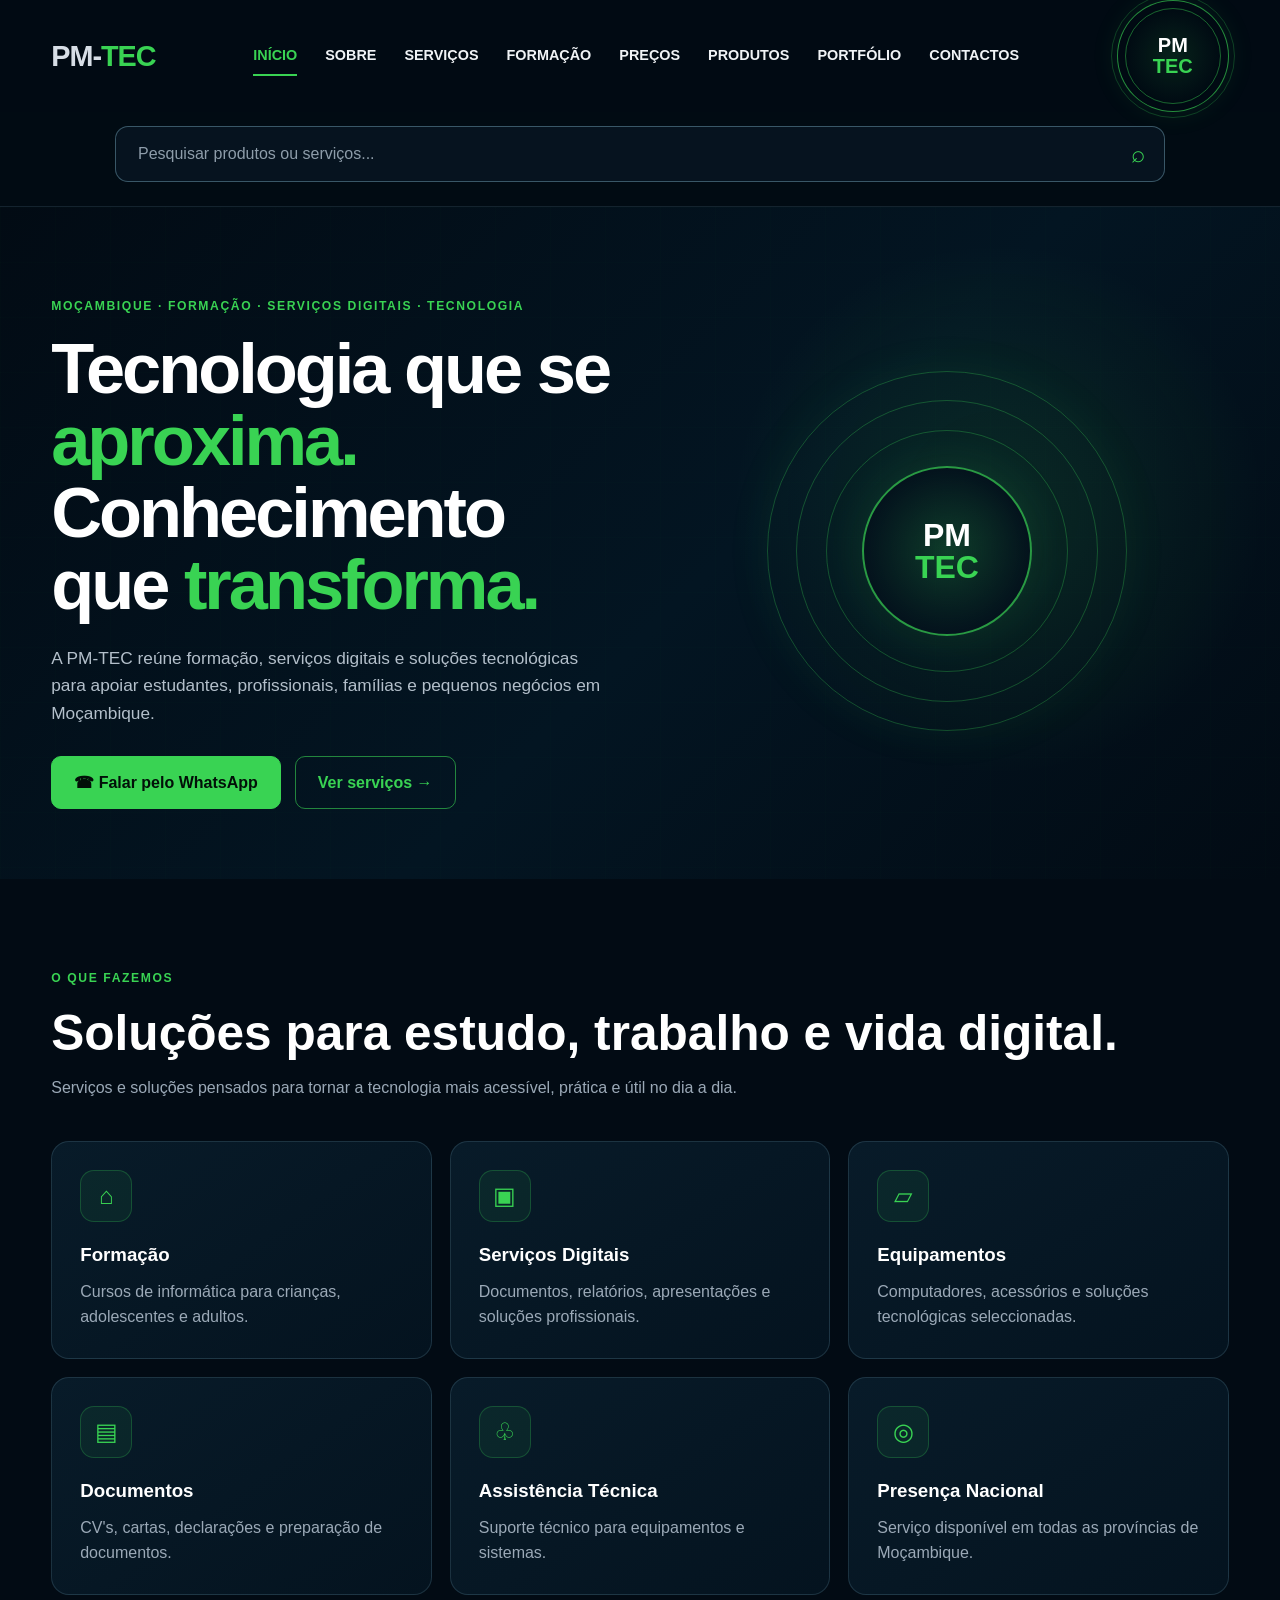
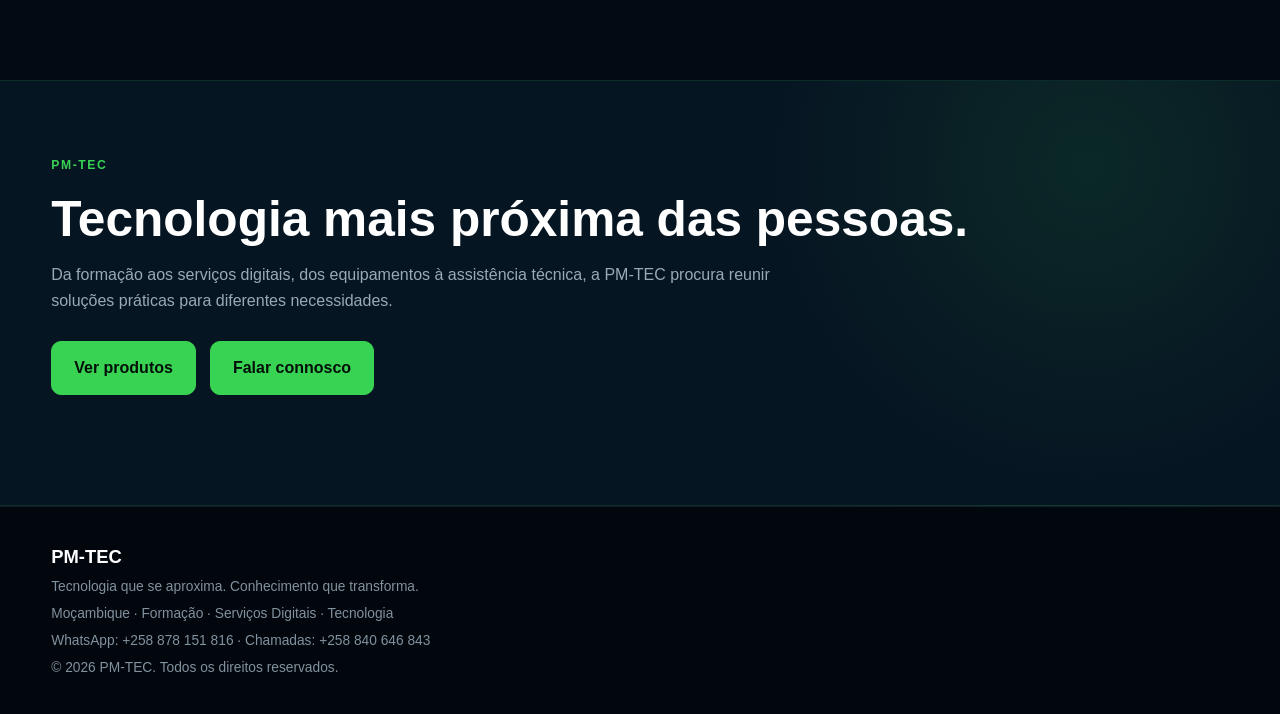
==== index.html @ a142aac9 "Add initial index.html for PM-TEC website This is the initial commit of the index.html file, which c" ====
<!DOCTYPE html>
<html lang="pt-PT">
<head>
  <meta charset="UTF-8">
  <meta name="viewport" content="width=device-width, initial-scale=1.0">

  <title>PM-TEC | Tecnologia & Serviços Digitais</title>

  <meta
    name="description"
    content="PM-TEC | Tecnologia, formação, serviços digitais, equipamentos informáticos e soluções tecnológicas em Moçambique."
  >

  <link rel="icon" href="favicon.svg">
  <link rel="stylesheet" href="style.css">
</head>

<body>

  <!-- =====================================================
       CABEÇALHO
       ===================================================== -->

  <header>

    <div class="container nav">

      <a href="index.html" class="logo">
        PM-<span>TEC</span>
      </a>

      <nav>

        <a href="index.html" class="active">INÍCIO</a>
        <a href="sobre.html">SOBRE</a>
        <a href="servicos.html">SERVIÇOS</a>
        <a href="formacao.html">FORMAÇÃO</a>
        <a href="precos.html">PREÇOS</a>
        <a href="produtos.html">PRODUTOS</a>
        <a href="portfolio.html">PORTFÓLIO</a>
        <a href="contactos.html">CONTACTOS</a>

      </nav>

      <!-- Símbolo tecnológico PM-TEC -->
      <div class="tech-logo">
        <div>
          PM<br>
          <span>TEC</span>
        </div>
      </div>

    </div>

    <!-- PESQUISA -->

    <div class="search-area">

      <div class="container">

        <div class="search-box">

          <input
            type="search"
            placeholder="Pesquisar produtos ou serviços..."
            aria-label="Pesquisar produtos ou serviços"
          >

          <span class="search-icon">⌕</span>

        </div>

      </div>

    </div>

  </header>


  <main>

    <!-- ===================================================
         HERO
         =================================================== -->

    <section class="hero">

      <div class="container hero-grid">

        <div>

          <div class="eyebrow">
            MOÇAMBIQUE · FORMAÇÃO · SERVIÇOS DIGITAIS · TECNOLOGIA
          </div>

          <h1>
            Tecnologia que se
            <span>aproxima.</span>
            Conhecimento que
            <span>transforma.</span>
          </h1>

          <p>
            A PM-TEC reúne formação, serviços digitais e soluções
            tecnológicas para apoiar estudantes, profissionais,
            famílias e pequenos negócios em Moçambique.
          </p>

          <div class="actions">

            <a
              href="https://wa.me/258878151816"
              class="btn whatsapp"
              target="_blank"
              rel="noopener noreferrer"
            >
              ☎ Falar pelo WhatsApp
            </a>

            <a href="servicos.html" class="btn">
              Ver serviços →
            </a>

          </div>

        </div>


        <!-- ELEMENTO TECNOLÓGICO -->

        <div class="hero-tech">

          <div class="tech-orbit">

            <div class="tech-core">
              <div>
                PM<br>
                <span>TEC</span>
              </div>
            </div>

          </div>

        </div>

      </div>

    </section>


    <!-- ===================================================
         ÁREAS PRINCIPAIS
         =================================================== -->

    <section class="section">

      <div class="container">

        <div class="section-title">

          <div class="eyebrow">
            O QUE FAZEMOS
          </div>

          <h2>
            Soluções para estudo, trabalho e vida digital.
          </h2>

          <p>
            Serviços e soluções pensados para tornar a tecnologia
            mais acessível, prática e útil no dia a dia.
          </p>

        </div>


        <div class="cards">

          <!-- FORMAÇÃO -->

          <article class="card">

            <div class="icon">⌂</div>

            <h3>Formação</h3>

            <p>
              Cursos de informática para crianças,
              adolescentes e adultos.
            </p>

          </article>


          <!-- SERVIÇOS DIGITAIS -->

          <article class="card">

            <div class="icon">▣</div>

            <h3>Serviços Digitais</h3>

            <p>
              Documentos, relatórios, apresentações
              e soluções profissionais.
            </p>

          </article>


          <!-- EQUIPAMENTOS -->

          <article class="card">

            <div class="icon">▱</div>

            <h3>Equipamentos</h3>

            <p>
              Computadores, acessórios e soluções
              tecnológicas seleccionadas.
            </p>

          </article>


          <!-- DOCUMENTOS -->

          <article class="card">

            <div class="icon">▤</div>

            <h3>Documentos</h3>

            <p>
              CV's, cartas, declarações e preparação
              de documentos.
            </p>

          </article>


          <!-- ASSISTÊNCIA -->

          <article class="card">

            <div class="icon">♧</div>

            <h3>Assistência Técnica</h3>

            <p>
              Suporte técnico para equipamentos
              e sistemas.
            </p>

          </article>


          <!-- PRESENÇA -->

          <article class="card">

            <div class="icon">◎</div>

            <h3>Presença Nacional</h3>

            <p>
              Serviço disponível em todas as
              províncias de Moçambique.
            </p>

          </article>

        </div>

      </div>

    </section>


    <!-- ===================================================
         DESTAQUE PM-TEC
         =================================================== -->

    <section class="highlight">

      <div class="container">

        <div class="section-title">

          <div class="eyebrow">
            PM-TEC
          </div>

          <h2>
            Tecnologia mais próxima das pessoas.
          </h2>

          <p>
            Da formação aos serviços digitais, dos equipamentos
            à assistência técnica, a PM-TEC procura reunir
            soluções práticas para diferentes necessidades.
          </p>

          <div class="actions">

            <a href="produtos.html" class="btn primary">
              Ver produtos
            </a>

            <a href="contactos.html" class="btn whatsapp">
              Falar connosco
            </a>

          </div>

        </div>

      </div>

    </section>

  </main>


  <!-- =====================================================
       RODAPÉ
       ===================================================== -->

  <footer>

    <div class="container">

      <strong>PM-TEC</strong>

      <p>
        Tecnologia que se aproxima. Conhecimento que transforma.
      </p>

      <p>
        Moçambique · Formação · Serviços Digitais · Tecnologia
      </p>

      <p>
        WhatsApp: +258 878 151 816 ·
        Chamadas: +258 840 646 843
      </p>

      <p>
        © 2026 PM-TEC. Todos os direitos reservados.
      </p>

    </div>

  </footer>


  <script src="script.js"></script>

</body>
</html>
---- style.css ----
:root{
  --bg:#020b14;
  --bg2:#061522;
  --panel:#071824;
  --panel2:#0a1d2b;
  --green:#39d353;
  --green2:#55e86d;
  --white:#f5f7fa;
  --text:#d7dee6;
  --muted:#9ba9b7;
  --border:rgba(120,170,190,.20);
  --max:1280px;
}

*{
  box-sizing:border-box;
  margin:0;
  padding:0;
}

html{
  scroll-behavior:smooth;
}

body{
  font-family:Inter,Arial,Helvetica,sans-serif;
  background:var(--bg);
  color:var(--text);
  line-height:1.6;
  overflow-x:hidden;
}

a{
  color:inherit;
  text-decoration:none;
}

button,
input{
  font:inherit;
}

.container{
  width:min(var(--max),92%);
  margin:auto;
}

/* HEADER */

header{
  position:sticky;
  top:0;
  z-index:1000;
  background:rgba(2,11,20,.94);
  backdrop-filter:blur(16px);
  border-bottom:1px solid rgba(120,170,190,.16);
}

.nav{
  min-height:82px;
  display:flex;
  align-items:center;
  gap:30px;
}

.logo{
  font-size:1.8rem;
  font-weight:900;
  letter-spacing:-1px;
  white-space:nowrap;
}

.logo span{
  color:var(--green);
}

nav{
  flex:1;
  display:flex;
  justify-content:center;
  align-items:center;
  gap:4px;
}

nav a{
  position:relative;
  padding:10px 12px;
  color:#f0f3f6;
  font-size:.9rem;
  font-weight:650;
  transition:.25s;
}

nav a:hover,
nav a.active{
  color:var(--green);
}

nav a.active::after{
  content:"";
  position:absolute;
  left:12px;
  right:12px;
  bottom:2px;
  height:2px;
  background:var(--green);
}

/* PM-TEC SYMBOL */

.tech-logo{
  width:112px;
  height:112px;
  flex:none;
  position:relative;
  display:grid;
  place-items:center;
  border:1px solid rgba(57,211,83,.65);
  border-radius:50%;
  color:#fff;
  font-weight:900;
  font-size:1.25rem;
  line-height:1.05;
  text-align:center;
  background:radial-gradient(circle,rgba(57,211,83,.12),transparent 65%);
  box-shadow:0 0 28px rgba(57,211,83,.10);
}

.tech-logo::before,
.tech-logo::after{
  content:"";
  position:absolute;
  border:1px solid rgba(57,211,83,.45);
  border-radius:50%;
}

.tech-logo::before{
  inset:7px;
}

.tech-logo::after{
  inset:-7px;
  border-color:rgba(57,211,83,.25);
}

.tech-logo span{
  color:var(--green);
}

/* SEARCH */

.search-area{
  padding:14px 0 24px;
  background:rgba(2,11,20,.94);
}

.search-box{
  position:relative;
  width:min(1050px,100%);
  margin:auto;
}

.search-box input{
  width:100%;
  height:56px;
  padding:0 58px 0 22px;
  border:1px solid rgba(120,170,190,.45);
  border-radius:13px;
  outline:none;
  background:#06131f;
  color:#fff;
}

.search-box input::placeholder{
  color:#8e9daa;
}

.search-box input:focus{
  border-color:var(--green);
  box-shadow:0 0 0 3px rgba(57,211,83,.10);
}

.search-icon{
  position:absolute;
  right:20px;
  top:50%;
  transform:translateY(-50%);
  color:var(--green);
  font-size:1.5rem;
}

/* HERO */

.hero{
  position:relative;
  overflow:hidden;
  padding:85px 0 70px;
  background:
    radial-gradient(circle at 78% 45%,rgba(57,211,83,.12),transparent 25%),
    linear-gradient(135deg,#020b14,#031522 55%,#020b14);
}

.hero::before{
  content:"";
  position:absolute;
  inset:0;
  opacity:.28;
  background-image:
    linear-gradient(rgba(57,211,83,.05) 1px,transparent 1px),
    linear-gradient(90deg,rgba(57,211,83,.05) 1px,transparent 1px);
  background-size:55px 55px;
  pointer-events:none;
}

.hero-grid{
  position:relative;
  z-index:1;
  display:grid;
  grid-template-columns:1fr 1fr;
  gap:50px;
  align-items:center;
}

.hero h1{
  max-width:720px;
  color:#fff;
  font-size:clamp(3rem,5.5vw,5.4rem);
  line-height:1.02;
  letter-spacing:-3px;
}

.hero h1 span{
  color:var(--green);
}

.hero p{
  max-width:650px;
  margin-top:24px;
  color:#b3bfca;
  font-size:1.08rem;
}

.eyebrow{
  display:inline-block;
  margin-bottom:17px;
  color:var(--green);
  font-size:.76rem;
  font-weight:800;
  letter-spacing:1.6px;
  text-transform:uppercase;
}

/* HERO TECHNOLOGY */

.hero-tech{
  min-height:390px;
  display:grid;
  place-items:center;
  position:relative;
}

.tech-orbit{
  width:360px;
  height:360px;
  position:relative;
  display:grid;
  place-items:center;
  border:1px solid rgba(57,211,83,.30);
  border-radius:50%;
  box-shadow:0 0 50px rgba(57,211,83,.06);
}

.tech-orbit::before,
.tech-orbit::after{
  content:"";
  position:absolute;
  border:1px solid rgba(57,211,83,.30);
  border-radius:50%;
}

.tech-orbit::before{
  inset:28px;
}

.tech-orbit::after{
  inset:58px;
}

.tech-core{
  width:170px;
  height:170px;
  display:grid;
  place-items:center;
  border:2px solid rgba(57,211,83,.70);
  border-radius:50%;
  background:radial-gradient(circle,rgba(57,211,83,.14),#04131d 70%);
  color:#fff;
  font-size:2rem;
  font-weight:900;
  text-align:center;
  line-height:1;
  box-shadow:0 0 45px rgba(57,211,83,.12);
}

.tech-core span{
  display:block;
  color:var(--green);
}

/* BUTTONS */

.actions{
  display:flex;
  flex-wrap:wrap;
  gap:14px;
  margin-top:28px;
}

.btn{
  display:inline-flex;
  align-items:center;
  justify-content:center;
  padding:13px 22px;
  border:1px solid rgba(57,211,83,.60);
  border-radius:10px;
  color:var(--green);
  font-weight:750;
  transition:.25s;
}

.btn:hover{
  transform:translateY(-2px);
  box-shadow:0 10px 30px rgba(57,211,83,.10);
}

.btn.primary,
.btn.whatsapp{
  background:var(--green);
  border-color:var(--green);
  color:#021008;
}

.btn.primary:hover,
.btn.whatsapp:hover{
  background:var(--green2);
}

/* SECTIONS */

.section{
  padding:85px 0;
}

.section-title{
  margin-bottom:40px;
}

.section-title h2{
  color:#fff;
  font-size:clamp(2rem,4vw,3.1rem);
  line-height:1.1;
}

.section-title p{
  max-width:720px;
  margin-top:15px;
  color:var(--muted);
}

/* CARDS */

.cards{
  display:grid;
  grid-template-columns:repeat(3,1fr);
  gap:18px;
}

.card{
  padding:28px;
  min-height:210px;
  background:linear-gradient(145deg,#081b29,#04131f);
  border:1px solid var(--border);
  border-radius:18px;
  transition:.3s;
}

.card:hover{
  transform:translateY(-5px);
  border-color:rgba(57,211,83,.45);
  box-shadow:0 18px 45px rgba(0,0,0,.28);
}

.icon{
  width:52px;
  height:52px;
  display:grid;
  place-items:center;
  margin-bottom:18px;
  border:1px solid rgba(57,211,83,.25);
  border-radius:14px;
  background:rgba(57,211,83,.07);
  color:var(--green);
  font-size:1.5rem;
}

.card h3{
  margin-bottom:9px;
  color:#fff;
}

.card p{
  color:var(--muted);
}

/* HIGHLIGHT */

.highlight{
  padding:70px 0;
  background:
    radial-gradient(circle at 85% 20%,rgba(57,211,83,.10),transparent 28%),
    #061522;
  border-top:1px solid rgba(57,211,83,.12);
  border-bottom:1px solid rgba(57,211,83,.12);
}

/* FOOTER */

footer{
  padding:35px 0;
  background:#01070d;
  border-top:1px solid rgba(120,170,190,.14);
  color:#82919e;
}

footer strong{
  color:#fff;
  font-size:1.15rem;
}

footer p{
  margin-top:5px;
  font-size:.86rem;
}

/* MOBILE */

@media(max-width:1050px){
  nav a{
    padding:9px 7px;
    font-size:.8rem;
  }

  .tech-logo{
    width:90px;
    height:90px;
  }

  .hero-grid{
    gap:25px;
  }
}

@media(max-width:760px){
  .nav{
    min-height:70px;
  }

  nav{
    display:none;
  }

  .tech-logo{
    margin-left:auto;
    width:70px;
    height:70px;
    font-size:.9rem;
  }

  .hero{
    padding:65px 0;
  }

  .hero-grid{
    grid-template-columns:1fr;
  }

  .hero h1{
    font-size:clamp(2.7rem,12vw,4rem);
    letter-spacing:-2px;
  }

  .hero-tech{
    min-height:300px;
  }

  .tech-orbit{
    width:280px;
    height:280px;
  }

  .tech-core{
    width:130px;
    height:130px;
    font-size:1.5rem;
  }

  .cards{
    grid-template-columns:1fr;
  }
}
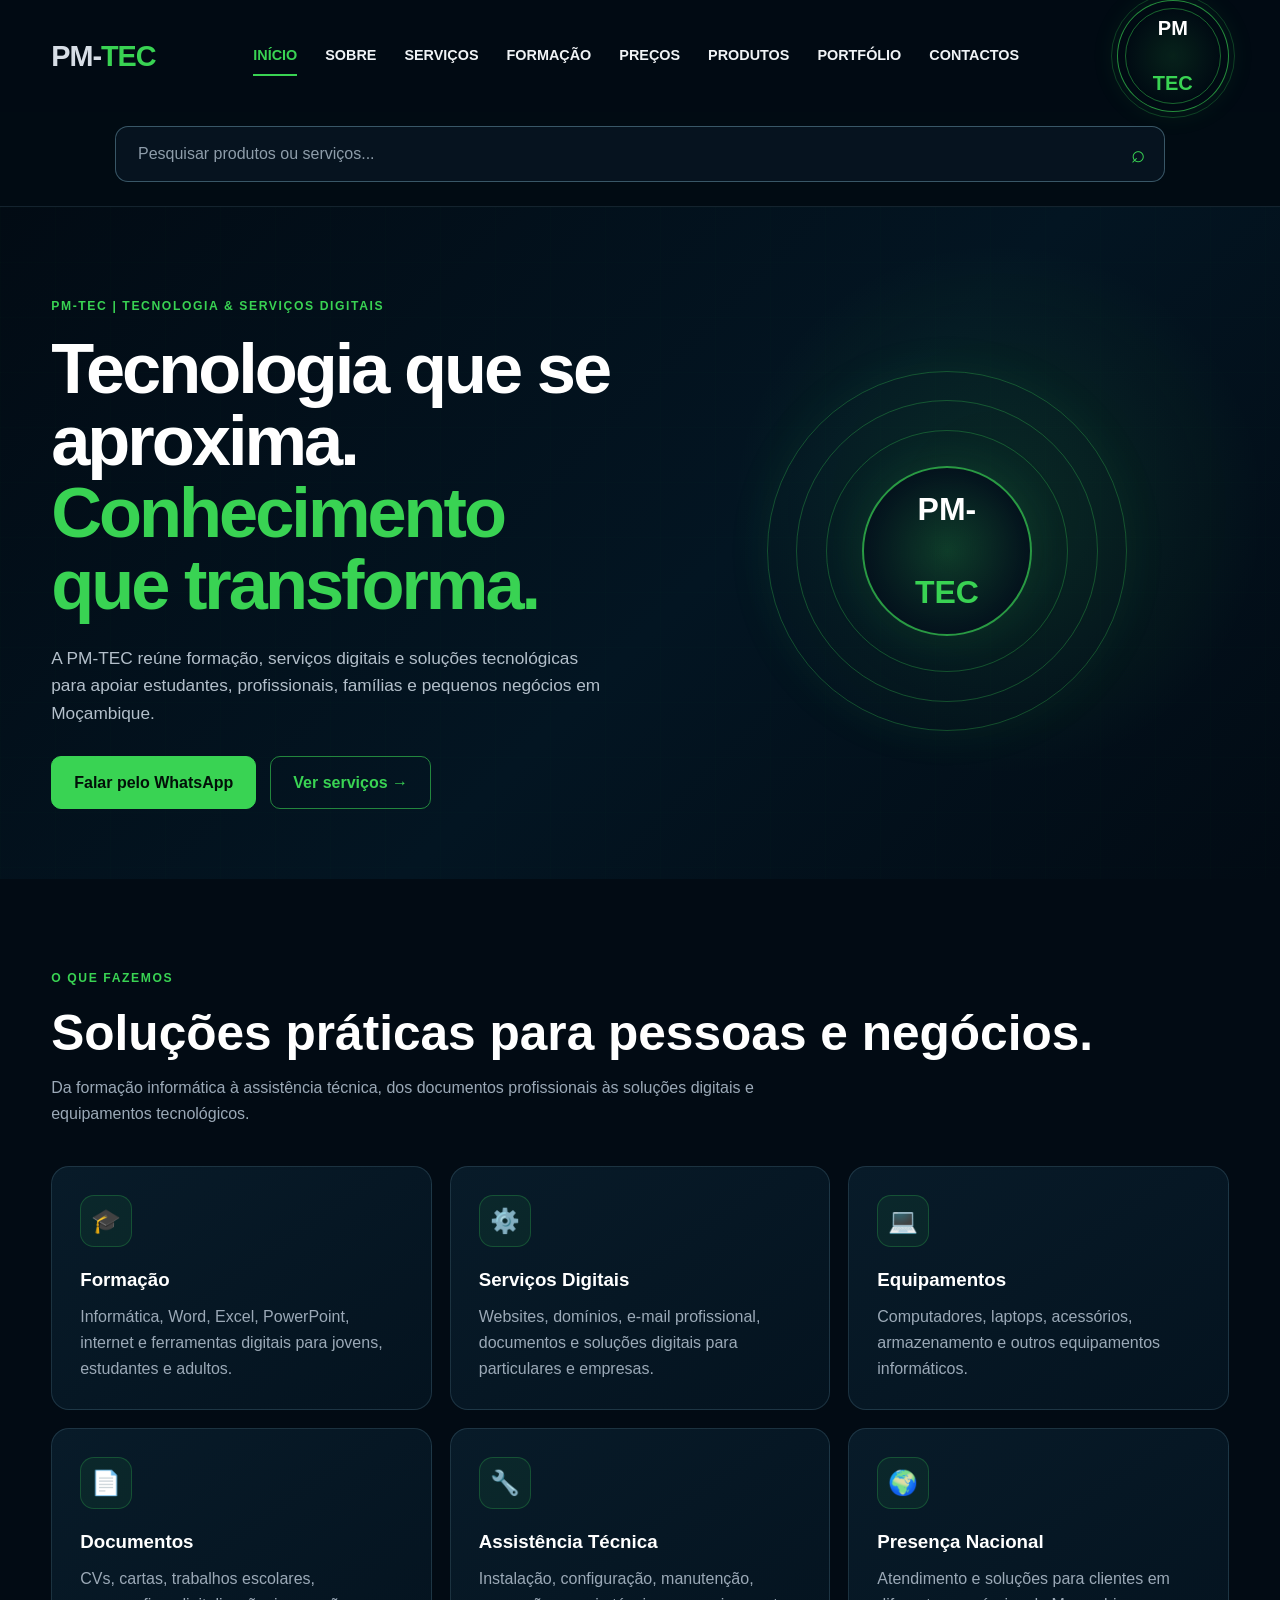
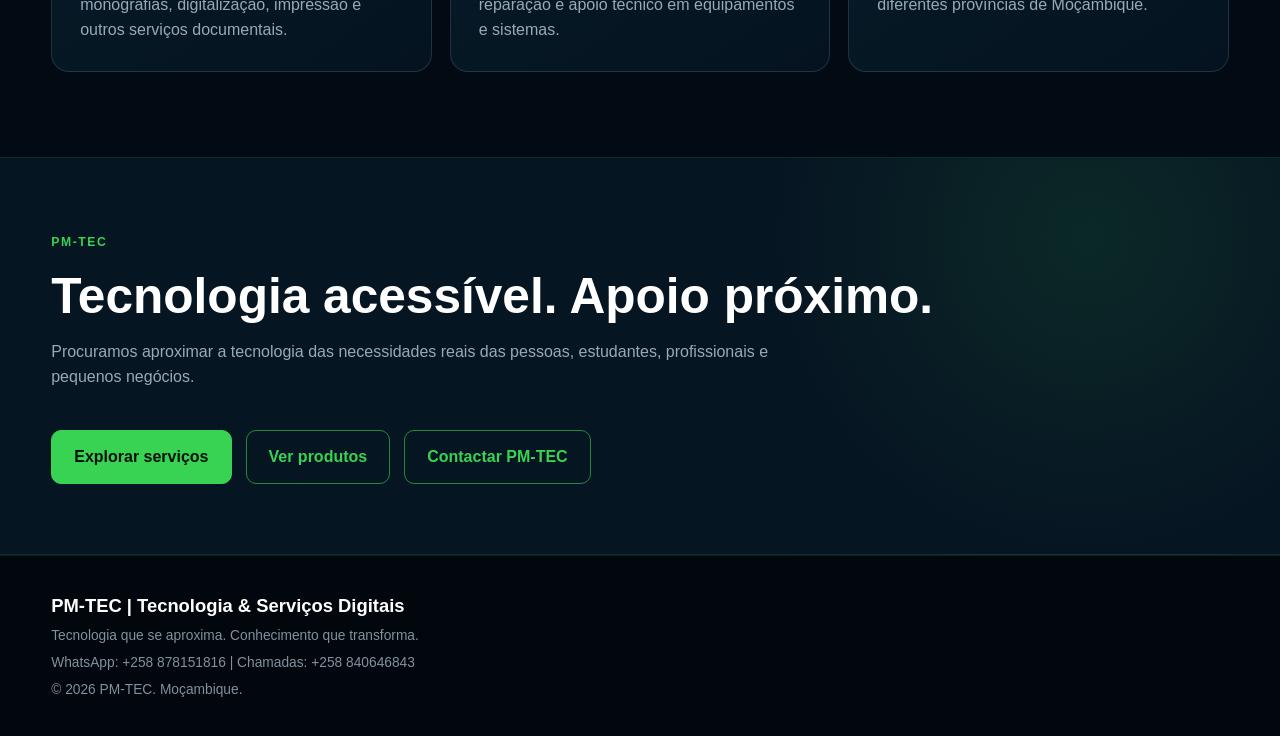
==== commit c93774eb: "Refactor index.html for structure and accessibility Updated HTML structure and improved accessibilit" ====
--- a/index.html
+++ b/index.html
@@ -1,361 +1,365 @@
 <!DOCTYPE html>
-<html lang="pt-PT">
+<html lang="pt">
 <head>
   <meta charset="UTF-8">
   <meta name="viewport" content="width=device-width, initial-scale=1.0">
-
   <title>PM-TEC | Tecnologia & Serviços Digitais</title>
-
-  <meta
-    name="description"
-    content="PM-TEC | Tecnologia, formação, serviços digitais, equipamentos informáticos e soluções tecnológicas em Moçambique."
-  >
-
-  <link rel="icon" href="favicon.svg">
+  <meta name="description" content="PM-TEC — Tecnologia, formação, serviços digitais e soluções tecnológicas em Moçambique.">
   <link rel="stylesheet" href="style.css">
 </head>
 
 <body>
 
-  <!-- =====================================================
-       CABEÇALHO
-       ===================================================== -->
-
-  <header>
-
-    <div class="container nav">
-
-      <a href="index.html" class="logo">
-        PM-<span>TEC</span>
+<header>
+  <div class="container nav">
+
+    <a href="index.html" class="logo">
+      PM-<span>TEC</span>
+    </a>
+
+    <nav>
+      <a href="index.html" class="active">INÍCIO</a>
+      <a href="sobre.html">SOBRE</a>
+      <a href="servicos.html">SERVIÇOS</a>
+      <a href="formacao.html">FORMAÇÃO</a>
+      <a href="precos.html">PREÇOS</a>
+      <a href="produtos.html">PRODUTOS</a>
+      <a href="portfolio.html">PORTFÓLIO</a>
+      <a href="contactos.html">CONTACTOS</a>
+    </nav>
+
+    <div class="tech-logo">
+      PM<br><span>TEC</span>
+    </div>
+
+  </div>
+
+  <div class="search-area">
+    <div class="container">
+      <div class="search-box">
+        <input
+          type="search"
+          placeholder="Pesquisar produtos ou serviços..."
+          aria-label="Pesquisar produtos ou serviços"
+          onkeydown="if(event.key==='Enter'){pesquisarSite(this.value)}"
+        >
+        <span class="search-icon">⌕</span>
+      </div>
+    </div>
+  </div>
+</header>
+
+
+<main>
+
+  <!-- HERO -->
+
+  <section class="hero">
+
+    <div class="container hero-grid">
+
+      <div>
+
+        <span class="eyebrow">
+          PM-TEC | Tecnologia & Serviços Digitais
+        </span>
+
+        <h1>
+          Tecnologia que se aproxima.
+          <span>Conhecimento que transforma.</span>
+        </h1>
+
+        <p>
+          A PM-TEC reúne formação, serviços digitais e soluções tecnológicas
+          para apoiar estudantes, profissionais, famílias e pequenos negócios
+          em Moçambique.
+        </p>
+
+        <div class="actions">
+
+          <a
+            href="https://wa.me/258878151816"
+            class="btn whatsapp"
+            target="_blank"
+          >
+            Falar pelo WhatsApp
+          </a>
+
+          <a href="servicos.html" class="btn">
+            Ver serviços →
+          </a>
+
+        </div>
+
+      </div>
+
+
+      <div class="hero-tech">
+
+        <div class="tech-orbit">
+
+          <div class="tech-core">
+            PM-<span>TEC</span>
+          </div>
+
+        </div>
+
+      </div>
+
+    </div>
+
+  </section>
+
+
+  <!-- ÁREAS PRINCIPAIS -->
+
+  <section class="section">
+
+    <div class="container">
+
+      <div class="section-title">
+
+        <span class="eyebrow">O que fazemos</span>
+
+        <h2>
+          Soluções práticas para pessoas e negócios.
+        </h2>
+
+        <p>
+          Da formação informática à assistência técnica, dos documentos
+          profissionais às soluções digitais e equipamentos tecnológicos.
+        </p>
+
+      </div>
+
+
+      <div class="cards">
+
+        <a href="formacao.html" class="card">
+
+          <div class="icon">🎓</div>
+
+          <h3>Formação</h3>
+
+          <p>
+            Informática, Word, Excel, PowerPoint, internet e ferramentas
+            digitais para jovens, estudantes e adultos.
+          </p>
+
+        </a>
+
+
+        <a href="servicos.html" class="card">
+
+          <div class="icon">⚙️</div>
+
+          <h3>Serviços Digitais</h3>
+
+          <p>
+            Websites, domínios, e-mail profissional, documentos e soluções
+            digitais para particulares e empresas.
+          </p>
+
+        </a>
+
+
+        <a href="produtos.html" class="card">
+
+          <div class="icon">💻</div>
+
+          <h3>Equipamentos</h3>
+
+          <p>
+            Computadores, laptops, acessórios, armazenamento e outros
+            equipamentos informáticos.
+          </p>
+
+        </a>
+
+
+        <a href="servicos.html" class="card">
+
+          <div class="icon">📄</div>
+
+          <h3>Documentos</h3>
+
+          <p>
+            CVs, cartas, trabalhos escolares, monografias, digitalização,
+            impressão e outros serviços documentais.
+          </p>
+
+        </a>
+
+
+        <a href="servicos.html" class="card">
+
+          <div class="icon">🔧</div>
+
+          <h3>Assistência Técnica</h3>
+
+          <p>
+            Instalação, configuração, manutenção, reparação e apoio técnico
+            em equipamentos e sistemas.
+          </p>
+
+        </a>
+
+
+        <a href="contactos.html" class="card">
+
+          <div class="icon">🌍</div>
+
+          <h3>Presença Nacional</h3>
+
+          <p>
+            Atendimento e soluções para clientes em diferentes províncias
+            de Moçambique.
+          </p>
+
+        </a>
+
+      </div>
+
+    </div>
+
+  </section>
+
+
+  <!-- DESTAQUE -->
+
+  <section class="highlight">
+
+    <div class="container">
+
+      <div class="section-title">
+
+        <span class="eyebrow">PM-TEC</span>
+
+        <h2>
+          Tecnologia acessível. Apoio próximo.
+        </h2>
+
+        <p>
+          Procuramos aproximar a tecnologia das necessidades reais das
+          pessoas, estudantes, profissionais e pequenos negócios.
+        </p>
+
+      </div>
+
+      <div class="actions">
+
+        <a href="servicos.html" class="btn primary">
+          Explorar serviços
+        </a>
+
+        <a href="produtos.html" class="btn">
+          Ver produtos
+        </a>
+
+        <a href="contactos.html" class="btn">
+          Contactar PM-TEC
+        </a>
+
+      </div>
+
+    </div>
+
+  </section>
+
+</main>
+
+
+<footer>
+
+  <div class="container">
+
+    <strong>PM-TEC | Tecnologia & Serviços Digitais</strong>
+
+    <p>
+      Tecnologia que se aproxima. Conhecimento que transforma.
+    </p>
+
+    <p>
+      WhatsApp:
+      <a href="https://wa.me/258878151816" target="_blank">
+        +258 878151816
       </a>
-
-      <nav>
-
-        <a href="index.html" class="active">INÍCIO</a>
-        <a href="sobre.html">SOBRE</a>
-        <a href="servicos.html">SERVIÇOS</a>
-        <a href="formacao.html">FORMAÇÃO</a>
-        <a href="precos.html">PREÇOS</a>
-        <a href="produtos.html">PRODUTOS</a>
-        <a href="portfolio.html">PORTFÓLIO</a>
-        <a href="contactos.html">CONTACTOS</a>
-
-      </nav>
-
-      <!-- Símbolo tecnológico PM-TEC -->
-      <div class="tech-logo">
-        <div>
-          PM<br>
-          <span>TEC</span>
-        </div>
-      </div>
-
-    </div>
-
-    <!-- PESQUISA -->
-
-    <div class="search-area">
-
-      <div class="container">
-
-        <div class="search-box">
-
-          <input
-            type="search"
-            placeholder="Pesquisar produtos ou serviços..."
-            aria-label="Pesquisar produtos ou serviços"
-          >
-
-          <span class="search-icon">⌕</span>
-
-        </div>
-
-      </div>
-
-    </div>
-
-  </header>
-
-
-  <main>
-
-    <!-- ===================================================
-         HERO
-         =================================================== -->
-
-    <section class="hero">
-
-      <div class="container hero-grid">
-
-        <div>
-
-          <div class="eyebrow">
-            MOÇAMBIQUE · FORMAÇÃO · SERVIÇOS DIGITAIS · TECNOLOGIA
-          </div>
-
-          <h1>
-            Tecnologia que se
-            <span>aproxima.</span>
-            Conhecimento que
-            <span>transforma.</span>
-          </h1>
-
-          <p>
-            A PM-TEC reúne formação, serviços digitais e soluções
-            tecnológicas para apoiar estudantes, profissionais,
-            famílias e pequenos negócios em Moçambique.
-          </p>
-
-          <div class="actions">
-
-            <a
-              href="https://wa.me/258878151816"
-              class="btn whatsapp"
-              target="_blank"
-              rel="noopener noreferrer"
-            >
-              ☎ Falar pelo WhatsApp
-            </a>
-
-            <a href="servicos.html" class="btn">
-              Ver serviços →
-            </a>
-
-          </div>
-
-        </div>
-
-
-        <!-- ELEMENTO TECNOLÓGICO -->
-
-        <div class="hero-tech">
-
-          <div class="tech-orbit">
-
-            <div class="tech-core">
-              <div>
-                PM<br>
-                <span>TEC</span>
-              </div>
-            </div>
-
-          </div>
-
-        </div>
-
-      </div>
-
-    </section>
-
-
-    <!-- ===================================================
-         ÁREAS PRINCIPAIS
-         =================================================== -->
-
-    <section class="section">
-
-      <div class="container">
-
-        <div class="section-title">
-
-          <div class="eyebrow">
-            O QUE FAZEMOS
-          </div>
-
-          <h2>
-            Soluções para estudo, trabalho e vida digital.
-          </h2>
-
-          <p>
-            Serviços e soluções pensados para tornar a tecnologia
-            mais acessível, prática e útil no dia a dia.
-          </p>
-
-        </div>
-
-
-        <div class="cards">
-
-          <!-- FORMAÇÃO -->
-
-          <article class="card">
-
-            <div class="icon">⌂</div>
-
-            <h3>Formação</h3>
-
-            <p>
-              Cursos de informática para crianças,
-              adolescentes e adultos.
-            </p>
-
-          </article>
-
-
-          <!-- SERVIÇOS DIGITAIS -->
-
-          <article class="card">
-
-            <div class="icon">▣</div>
-
-            <h3>Serviços Digitais</h3>
-
-            <p>
-              Documentos, relatórios, apresentações
-              e soluções profissionais.
-            </p>
-
-          </article>
-
-
-          <!-- EQUIPAMENTOS -->
-
-          <article class="card">
-
-            <div class="icon">▱</div>
-
-            <h3>Equipamentos</h3>
-
-            <p>
-              Computadores, acessórios e soluções
-              tecnológicas seleccionadas.
-            </p>
-
-          </article>
-
-
-          <!-- DOCUMENTOS -->
-
-          <article class="card">
-
-            <div class="icon">▤</div>
-
-            <h3>Documentos</h3>
-
-            <p>
-              CV's, cartas, declarações e preparação
-              de documentos.
-            </p>
-
-          </article>
-
-
-          <!-- ASSISTÊNCIA -->
-
-          <article class="card">
-
-            <div class="icon">♧</div>
-
-            <h3>Assistência Técnica</h3>
-
-            <p>
-              Suporte técnico para equipamentos
-              e sistemas.
-            </p>
-
-          </article>
-
-
-          <!-- PRESENÇA -->
-
-          <article class="card">
-
-            <div class="icon">◎</div>
-
-            <h3>Presença Nacional</h3>
-
-            <p>
-              Serviço disponível em todas as
-              províncias de Moçambique.
-            </p>
-
-          </article>
-
-        </div>
-
-      </div>
-
-    </section>
-
-
-    <!-- ===================================================
-         DESTAQUE PM-TEC
-         =================================================== -->
-
-    <section class="highlight">
-
-      <div class="container">
-
-        <div class="section-title">
-
-          <div class="eyebrow">
-            PM-TEC
-          </div>
-
-          <h2>
-            Tecnologia mais próxima das pessoas.
-          </h2>
-
-          <p>
-            Da formação aos serviços digitais, dos equipamentos
-            à assistência técnica, a PM-TEC procura reunir
-            soluções práticas para diferentes necessidades.
-          </p>
-
-          <div class="actions">
-
-            <a href="produtos.html" class="btn primary">
-              Ver produtos
-            </a>
-
-            <a href="contactos.html" class="btn whatsapp">
-              Falar connosco
-            </a>
-
-          </div>
-
-        </div>
-
-      </div>
-
-    </section>
-
-  </main>
-
-
-  <!-- =====================================================
-       RODAPÉ
-       ===================================================== -->
-
-  <footer>
-
-    <div class="container">
-
-      <strong>PM-TEC</strong>
-
-      <p>
-        Tecnologia que se aproxima. Conhecimento que transforma.
-      </p>
-
-      <p>
-        Moçambique · Formação · Serviços Digitais · Tecnologia
-      </p>
-
-      <p>
-        WhatsApp: +258 878 151 816 ·
-        Chamadas: +258 840 646 843
-      </p>
-
-      <p>
-        © 2026 PM-TEC. Todos os direitos reservados.
-      </p>
-
-    </div>
-
-  </footer>
-
-
-  <script src="script.js"></script>
+      |
+      Chamadas:
+      <a href="tel:+258840646843">
+        +258 840646843
+      </a>
+    </p>
+
+    <p>
+      © 2026 PM-TEC. Moçambique.
+    </p>
+
+  </div>
+
+</footer>
+
+
+<script>
+function pesquisarSite(valor) {
+
+  const termo = valor.trim().toLowerCase();
+
+  if (!termo) return;
+
+  const paginas = {
+    computador: "produtos.html",
+    laptop: "produtos.html",
+    laptops: "produtos.html",
+    equipamento: "produtos.html",
+    acessórios: "produtos.html",
+    acessorios: "produtos.html",
+    armazenamento: "produtos.html",
+
+    serviço: "servicos.html",
+    servico: "servicos.html",
+    serviços: "servicos.html",
+    servicos: "servicos.html",
+    assistência: "servicos.html",
+    assistencia: "servicos.html",
+    reparação: "servicos.html",
+    reparacao: "servicos.html",
+    manutenção: "servicos.html",
+    manutencao: "servicos.html",
+    câmaras: "servicos.html",
+    cameras: "servicos.html",
+
+    formação: "formacao.html",
+    formacao: "formacao.html",
+    informática: "formacao.html",
+    informatica: "formacao.html",
+    excel: "formacao.html",
+    word: "formacao.html",
+
+    preço: "precos.html",
+    preco: "precos.html",
+    preços: "precos.html",
+    precos: "precos.html",
+
+    portfólio: "portfolio.html",
+    portfolio: "portfolio.html",
+
+    contacto: "contactos.html",
+    contactos: "contactos.html",
+    whatsapp: "contactos.html",
+
+    sobre: "sobre.html"
+  };
+
+  if (paginas[termo]) {
+    window.location.href = paginas[termo];
+    return;
+  }
+
+  window.location.href =
+    "servicos.html?pesquisa=" + encodeURIComponent(termo);
+}
+</script>
 
 </body>
 </html>
